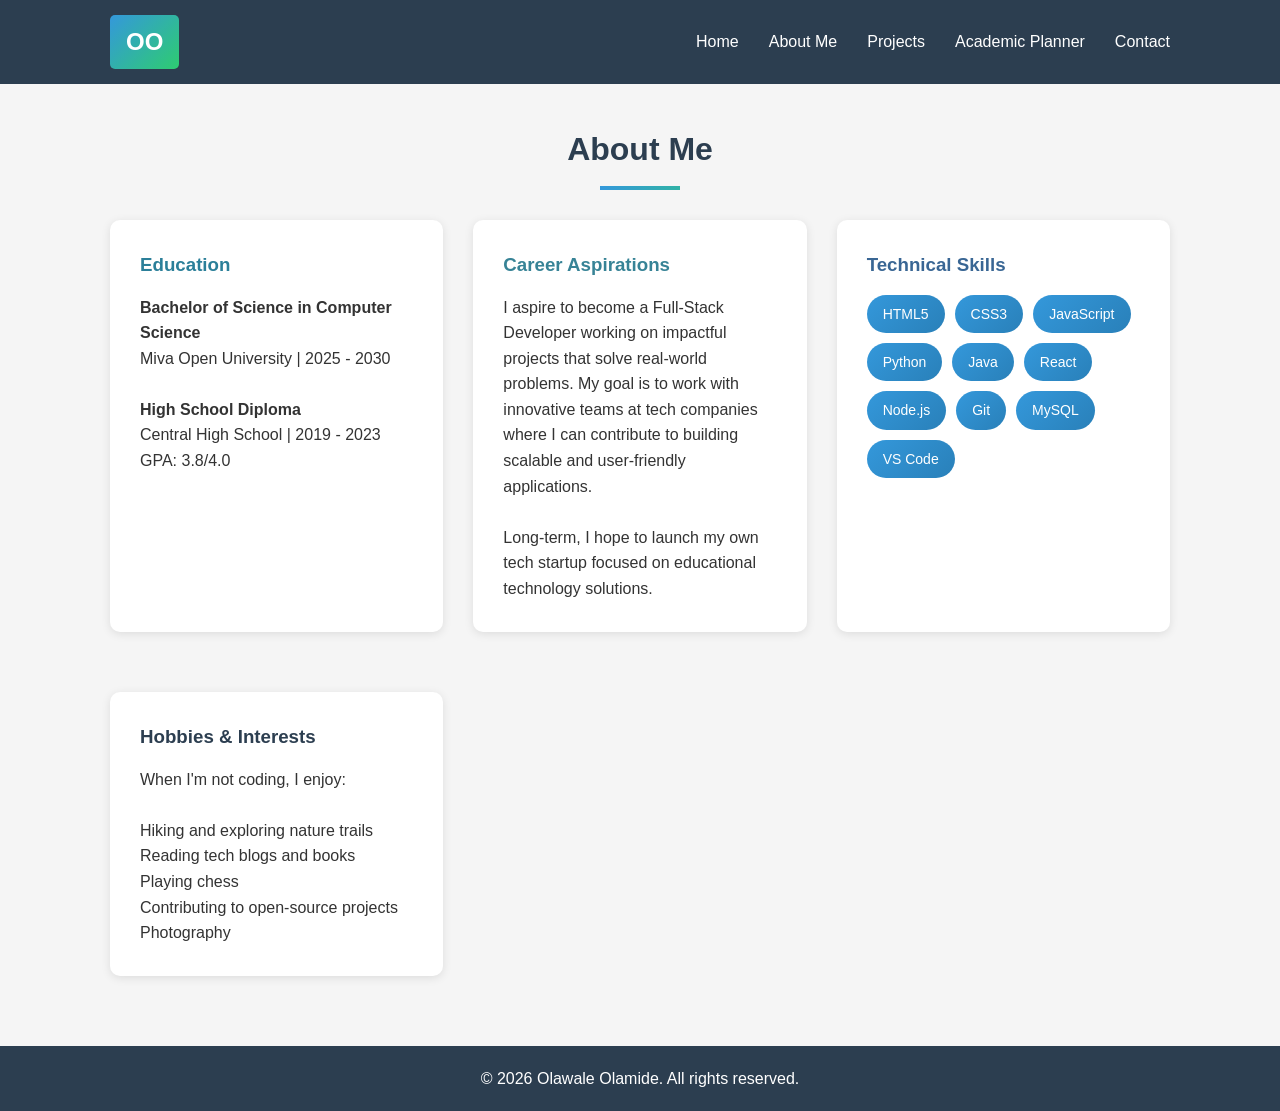
==== about.html @ 68f04a1d "Add responsive header with logo and hamburger menu" ====
<!DOCTYPE html>
<html lang="en">

<head>
    <meta charset="UTF-8">
    <meta name="viewport" content="width=device-width, initial-scale=1.0">
    <title>About Me - Olawale Olamide</title>
    <link rel="stylesheet" href="styles.css">
</head>

<body>
    <nav>
        <div class="nav-container">
            <a href="index.html" class="logo">OO</a>
            <button class="hamburger" id="hamburger" aria-label="Menu">
                <span></span>
                <span></span>
                <span></span>
            </button>
            <ul class="nav-menu" id="navMenu">
                <li><a href="index.html">Home</a></li>
                <li><a href="about.html">About Me</a></li>
                <li><a href="projects.html">Projects</a></li>
                <li><a href="planner.html">Academic Planner</a></li>
                <li><a href="contact.html">Contact</a></li>
            </ul>
        </div>
    </nav>

    <div class="container">
        <h2 class="section-title">About Me</h2>

        <div class="about-grid">
            <div class="card">
                <h3 style="color: #2b7f99; margin-bottom: 15px;">Education</h3>
                <p><strong>Bachelor of Science in Computer Science</strong></p>
                <p>Miva Open University | 2025 - 2030</p>
                <br>
                <p><strong>High School Diploma</strong></p>
                <p>Central High School | 2019 - 2023</p>
                <p>GPA: 3.8/4.0</p>
            </div>

            <div class="card">
                <h3 style="color: #378396; margin-bottom: 15px;">Career Aspirations</h3>
                <p>I aspire to become a Full-Stack Developer working on impactful projects that solve real-world
                    problems. My goal is to work with innovative teams at tech companies where I can contribute to
                    building scalable and user-friendly applications.</p>
                <br>
                <p>Long-term, I hope to launch my own tech startup focused on educational technology solutions.</p>
            </div>

            <div class="card">
                <h3 style="color: #396694; margin-bottom: 15px;">Technical Skills</h3>
                <ul class="skill-list">
                    <li>HTML5</li>
                    <li>CSS3</li>
                    <li>JavaScript</li>
                    <li>Python</li>
                    <li>Java</li>
                    <li>React</li>
                    <li>Node.js</li>
                    <li>Git</li>
                    <li>MySQL</li>
                    <li>VS Code</li>
                </ul>
            </div>

            <div class="card">
                <h3 style="color: #2c3e50; margin-bottom: 15px;">Hobbies & Interests</h3>
                <p>When I'm not coding, I enjoy:</p>
                <br>
                <p>Hiking and exploring nature trails</p>
                <p>Reading tech blogs and books</p>
                <p>Playing chess</p>
                <p>Contributing to open-source projects</p>
                <p>Photography</p>
            </div>
        </div>
    </div>

    <footer>
        <p>&copy; 2026 Olawale Olamide. All rights reserved.</p>
    </footer>
    <script src="script.js"></script>
</body>

</html>
---- styles.css ----
* {
    margin: 0;
    padding: 0;
    box-sizing: border-box;
}

html {
    scroll-behavior: smooth;
}

body {
    font-family: 'Segoe UI', Tahoma, Geneva, Verdana, sans-serif;
    line-height: 1.6;
    color: #333;
    background-color: #f5f5f5;
    animation: fadeIn 0.8s ease-in;
}

@keyframes fadeIn {
    from { opacity: 0; }
    to { opacity: 1; }
}

@keyframes slideUp {
    from { 
        opacity: 0; 
        transform: translateY(30px); 
    }
    to { 
        opacity: 1; 
        transform: translateY(0); 
    }
}

@keyframes slideIn {
    from { 
        opacity: 0; 
        transform: translateX(-30px); 
    }
    to { 
        opacity: 1; 
        transform: translateX(0); 
    }
}

@keyframes scaleIn {
    from { 
        opacity: 0; 
        transform: scale(0.9); 
    }
    to { 
        opacity: 1; 
        transform: scale(1); 
    }
}

@keyframes pulse {
    0%, 100% { transform: scale(1); }
    50% { transform: scale(1.05); }
}

@keyframes bounce {
    0%, 20%, 50%, 80%, 100% { transform: translateY(0); }
    40% { transform: translateY(-10px); }
    60% { transform: translateY(-5px); }
}

@keyframes shimmer {
    0% { background-position: -200% 0; }
    100% { background-position: 200% 0; }
}

/* Navigation */
nav {
    background-color: #2c3e50;
    padding: 15px 0;
    position: sticky;
    top: 0;
    z-index: 100;
}

.nav-container {
    max-width: 1100px;
    margin: 0 auto;
    padding: 0 20px;
    display: flex;
    justify-content: space-between;
    align-items: center;
}

.logo {
    color: white;
    font-size: 24px;
    font-weight: bold;
    text-decoration: none;
    background: linear-gradient(135deg, #3498db, #2ecc71);
    padding: 8px 16px;
    border-radius: 5px;
    transition: all 0.3s ease;
}

.logo:hover {
    transform: scale(1.05);
    box-shadow: 0 5px 15px rgba(52, 152, 219, 0.4);
}

.hamburger {
    display: none;
    flex-direction: column;
    cursor: pointer;
    background: none;
    border: none;
    padding: 5px;
    z-index: 101;
}

.hamburger span {
    width: 25px;
    height: 3px;
    background: white;
    margin: 3px 0;
    transition: all 0.3s ease;
    border-radius: 2px;
}

.hamburger.active span:nth-child(1) {
    transform: rotate(45deg) translate(5px, 5px);
}

.hamburger.active span:nth-child(2) {
    opacity: 0;
}

.hamburger.active span:nth-child(3) {
    transform: rotate(-45deg) translate(7px, -6px);
}

.nav-menu {
    list-style: none;
    display: flex;
    gap: 30px;
}

.nav-menu li a {
    color: white;
    text-decoration: none;
    font-size: 16px;
    transition: all 0.3s ease;
    position: relative;
    padding: 5px 0;
}

.nav-menu li a::after {
    content: '';
    position: absolute;
    width: 0;
    height: 2px;
    bottom: 0;
    left: 50%;
    background: #3498db;
    transition: all 0.3s ease;
    transform: translateX(-50%);
}

.nav-menu li a:hover {
    color: #3498db;
}

.nav-menu li a:hover::after {
    width: 100%;
}

/* Hero Section */
.hero {
    background: linear-gradient(135deg, #2c3e50, #3498db);
    color: white;
    text-align: center;
    padding: 80px 20px;
}

.hero img {
    width: 200px;
    height: 200px;
    border-radius: 50%;
    object-fit: cover;
    border: 5px solid white;
    margin-bottom: 20px;
    transition: all 0.4s ease;
    box-shadow: 0 5px 20px rgba(0,0,0,0.3);
}

.hero img:hover {
    transform: scale(1.1) rotate(5deg);
    box-shadow: 0 10px 30px rgba(0,0,0,0.4);
}

.hero h1 {
    font-size: 2.5em;
    margin-bottom: 10px;
}

.hero p {
    font-size: 1.2em;
    max-width: 600px;
    margin: 0 auto;
}

/* Container */
.container {
    max-width: 1100px;
    margin: 40px auto;
    padding: 0 20px;
}

/* Section Titles */
.section-title {
    text-align: center;
    font-size: 2em;
    color: #2c3e50;
    margin-bottom: 30px;
    position: relative;
}

.section-title::after {
    content: '';
    display: block;
    width: 80px;
    height: 4px;
    background: linear-gradient(90deg, #3498db, #2ecc71);
    margin: 10px auto 0;
    animation: shimmer 2s infinite;
    background-size: 200% 100%;
}

/* Cards */
.card {
    background: white;
    border-radius: 10px;
    box-shadow: 0 2px 10px rgba(0,0,0,0.1);
    padding: 30px;
    margin-bottom: 30px;
    transition: all 0.4s ease;
}

.card:hover {
    transform: translateY(-8px);
    box-shadow: 0 15px 35px rgba(0,0,0,0.15);
}

/* Reveal Animation */
.reveal-item {
    opacity: 0;
    transform: translateY(30px);
}

.reveal-item.revealed {
    opacity: 1;
    transform: translateY(0);
}

/* Bio Section */
.bio {
    display: flex;
    gap: 40px;
    align-items: center;
    flex-wrap: wrap;
}

.bio-text {
    flex: 1;
    min-width: 300px;
}

.bio-text h3 {
    color: #2c3e50;
    margin-bottom: 15px;
    font-size: 1.5em;
}

/* About Page */
.about-grid {
    display: grid;
    grid-template-columns: repeat(auto-fit, minmax(300px, 1fr));
    gap: 30px;
}

.skill-list {
    list-style: none;
    display: flex;
    flex-wrap: wrap;
    gap: 10px;
}

.skill-list li {
    background: linear-gradient(135deg, #3498db, #2980b9);
    color: white;
    padding: 8px 16px;
    border-radius: 20px;
    font-size: 14px;
    transition: all 0.3s ease;
    cursor: pointer;
}

.skill-list li:hover {
    transform: scale(1.1);
    box-shadow: 0 5px 15px rgba(52, 152, 219, 0.4);
}

/* Projects Page */
.projects-grid {
    display: grid;
    grid-template-columns: repeat(auto-fit, minmax(320px, 1fr));
    gap: 30px;
}

.project-card {
    background: white;
    border-radius: 10px;
    overflow: hidden;
    box-shadow: 0 2px 10px rgba(0,0,0,0.1);
    transition: all 0.4s ease;
}

.project-card:hover {
    transform: translateY(-10px) scale(1.02);
    box-shadow: 0 20px 40px rgba(0,0,0,0.2);
}

.project-card img {
    width: 100%;
    height: 200px;
    object-fit: cover;
    transition: transform 0.5s ease;
}

.project-card:hover img {
    transform: scale(1.1);
}

.project-card .project-info {
    padding: 20px;
}

.project-card h3 {
    color: #2c3e50;
    margin-bottom: 10px;
}

.project-card p {
    color: #666;
    margin-bottom: 15px;
}

.project-link {
    color: #3498db;
    text-decoration: none;
    font-weight: bold;
}

/* Planner Page */
.planner-container {
    max-width: 600px;
    margin: 0 auto;
}

.input-group {
    display: flex;
    gap: 10px;
    margin-bottom: 20px;
}

.input-group input {
    flex: 1;
    padding: 12px;
    border: 2px solid #ddd;
    border-radius: 5px;
    font-size: 16px;
    transition: all 0.3s ease;
}

.input-group input:focus {
    border-color: #3498db;
    box-shadow: 0 0 10px rgba(52, 152, 219, 0.3);
}

.input-group button {
    padding: 12px 24px;
    background: linear-gradient(135deg, #3498db, #2980b9);
    color: white;
    border: none;
    border-radius: 5px;
    cursor: pointer;
    font-size: 16px;
    transition: all 0.3s ease;
}

.input-group button:hover {
    transform: scale(1.05);
    box-shadow: 0 5px 15px rgba(52, 152, 219, 0.4);
}

.input-group button:active {
    transform: scale(0.98);
}

.task-list {
    list-style: none;
}

.task-item {
    display: flex;
    align-items: center;
    gap: 15px;
    padding: 15px;
    background: white;
    border-radius: 5px;
    margin-bottom: 10px;
    box-shadow: 0 2px 5px rgba(0,0,0,0.1);
    transition: all 0.3s ease;
}

.task-item:hover {
    transform: translateX(5px);
    box-shadow: 0 5px 15px rgba(0,0,0,0.15);
}

.task-item.completed span {
    text-decoration: line-through;
    color: #999;
}

.task-item span {
    flex: 1;
    font-size: 16px;
}

.task-item button {
    padding: 8px 12px;
    border: none;
    border-radius: 5px;
    cursor: pointer;
    font-size: 14px;
    transition: all 0.3s ease;
}

.task-item button:hover {
    transform: scale(1.1);
}

.task-item button:active {
    transform: scale(0.95);
}

.btn-complete {
    background: linear-gradient(135deg, #27ae60, #2ecc71);
    color: white;
}

.btn-complete:hover {
    box-shadow: 0 5px 15px rgba(39, 174, 96, 0.4);
}

.btn-delete {
    background: linear-gradient(135deg, #e74c3c, #c0392b);
    color: white;
}

.btn-delete:hover {
    box-shadow: 0 5px 15px rgba(231, 76, 60, 0.4);
}

/* Contact Page */
.contact-form {
    max-width: 600px;
    margin: 0 auto;
}

.form-group {
    margin-bottom: 20px;
}

.form-group label {
    display: block;
    margin-bottom: 8px;
    color: #2c3e50;
    font-weight: bold;
}

.form-group input,
.form-group textarea {
    width: 100%;
    padding: 12px;
    border: 2px solid #ddd;
    border-radius: 5px;
    font-size: 16px;
    font-family: inherit;
    transition: all 0.3s ease;
}

.form-group textarea {
    height: 150px;
    resize: vertical;
}

.form-group input:focus,
.form-group textarea:focus {
    outline: none;
    border-color: #3498db;
    box-shadow: 0 0 15px rgba(52, 152, 219, 0.3);
    transform: scale(1.02);
}

.error-message {
    color: #e74c3c;
    font-size: 14px;
    margin-top: 5px;
    display: none;
}

.submit-btn {
    width: 100%;
    padding: 14px;
    background: linear-gradient(135deg, #3498db, #2980b9);
    color: white;
    border: none;
    border-radius: 5px;
    font-size: 18px;
    cursor: pointer;
    transition: all 0.3s ease;
    position: relative;
    overflow: hidden;
}

.submit-btn::before {
    content: '';
    position: absolute;
    top: 0;
    left: -100%;
    width: 100%;
    height: 100%;
    background: linear-gradient(90deg, transparent, rgba(255,255,255,0.3), transparent);
    transition: left 0.5s ease;
}

.submit-btn:hover::before {
    left: 100%;
}

.submit-btn:hover {
    transform: translateY(-3px);
    box-shadow: 0 10px 20px rgba(52, 152, 219, 0.4);
}

.submit-btn:active {
    transform: translateY(-1px);
}

/* Footer */
footer {
    background: #2c3e50;
    color: white;
    text-align: center;
    padding: 20px;
    margin-top: 40px;
    transition: all 0.3s ease;
}

footer:hover {
    background: #34495e;
}

/* Responsive */
@media (max-width: 768px) {
    .hamburger {
        display: flex;
    }

    .nav-menu {
        position: fixed;
        top: 70px;
        left: -100%;
        width: 100%;
        height: calc(100vh - 70px);
        background: #2c3e50;
        flex-direction: column;
        align-items: center;
        justify-content: flex-start;
        padding-top: 40px;
        gap: 25px;
        transition: left 0.3s ease;
    }

    .nav-menu.active {
        left: 0;
    }

    .nav-menu li a {
        font-size: 20px;
    }

    .hero h1 {
        font-size: 1.8em;
    }

    .bio {
        flex-direction: column;
        text-align: center;
    }

    .projects-grid {
        grid-template-columns: 1fr;
    }

    .about-grid {
        grid-template-columns: 1fr;
    }
}
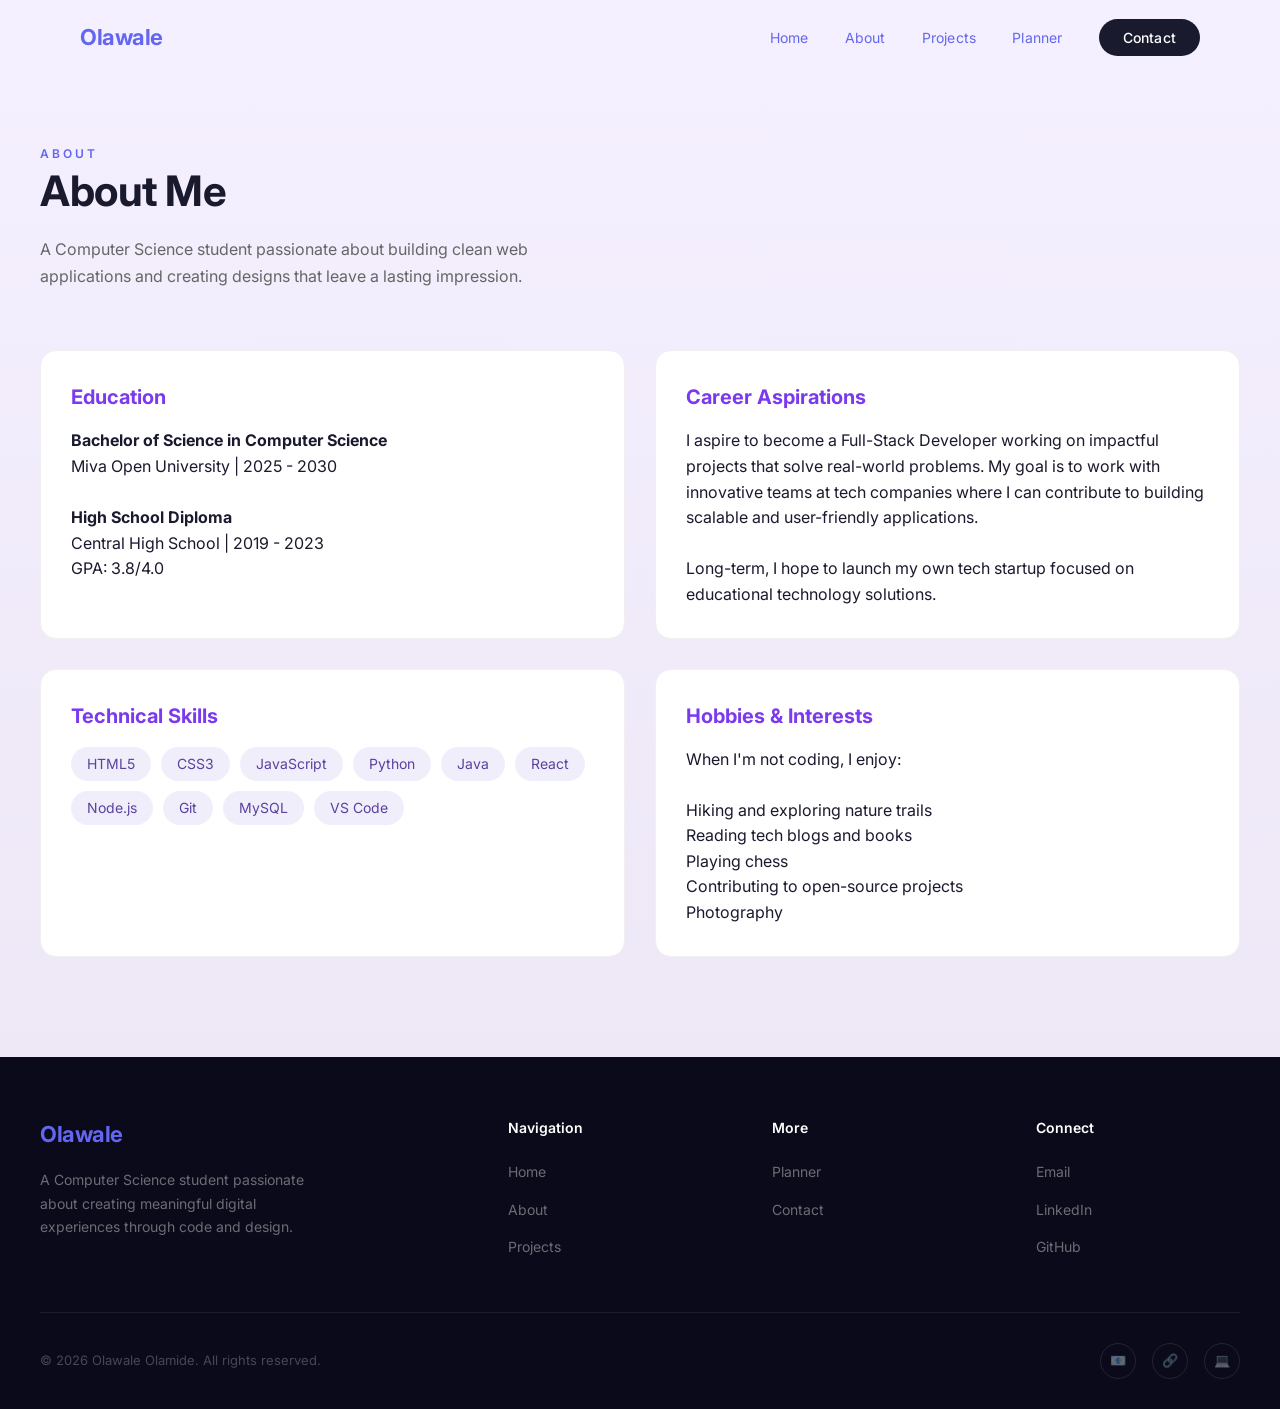
==== commit 601df3b9: "Update website content, fix about page, update links and styling" ====
--- a/about.html
+++ b/about.html
@@ -9,79 +9,123 @@
 </head>
 
 <body>
-    <nav>
+
+    <nav class="navbar" id="navbar">
         <div class="nav-container">
-            <a href="index.html" class="logo">OO</a>
+            <a href="index.html" class="logo">Olawale</a>
             <button class="hamburger" id="hamburger" aria-label="Menu">
                 <span></span>
                 <span></span>
                 <span></span>
             </button>
-            <ul class="nav-menu" id="navMenu">
+            <ul class="nav-links" id="navLinks">
                 <li><a href="index.html">Home</a></li>
-                <li><a href="about.html">About Me</a></li>
+                <li><a href="about.html">About</a></li>
                 <li><a href="projects.html">Projects</a></li>
-                <li><a href="planner.html">Academic Planner</a></li>
-                <li><a href="contact.html">Contact</a></li>
+                <li><a href="planner.html">Planner</a></li>
+                <li><a href="contact.html" class="btn-nav">Contact</a></li>
             </ul>
         </div>
     </nav>
 
-    <div class="container">
-        <h2 class="section-title">About Me</h2>
-
-        <div class="about-grid">
-            <div class="card">
-                <h3 style="color: #2b7f99; margin-bottom: 15px;">Education</h3>
-                <p><strong>Bachelor of Science in Computer Science</strong></p>
-                <p>Miva Open University | 2025 - 2030</p>
-                <br>
-                <p><strong>High School Diploma</strong></p>
-                <p>Central High School | 2019 - 2023</p>
-                <p>GPA: 3.8/4.0</p>
+    <section style="padding-top: 140px; min-height: 100vh; background: linear-gradient(180deg, #f5f0ff 0%, #ede7f6 100%);">
+        <div class="section-container">
+            <div class="reveal">
+                <span class="section-label">About</span>
+                <h2 class="section-title">About Me</h2>
+                <p class="section-desc">A Computer Science student passionate about building clean web applications and creating designs that leave a lasting impression.</p>
             </div>
 
-            <div class="card">
-                <h3 style="color: #378396; margin-bottom: 15px;">Career Aspirations</h3>
-                <p>I aspire to become a Full-Stack Developer working on impactful projects that solve real-world
-                    problems. My goal is to work with innovative teams at tech companies where I can contribute to
-                    building scalable and user-friendly applications.</p>
-                <br>
-                <p>Long-term, I hope to launch my own tech startup focused on educational technology solutions.</p>
-            </div>
+            <div class="about-cards-grid">
+                <div class="project-card reveal" style="padding: 30px;">
+                    <h3 style="color: #7c3aed; margin-bottom: 15px; font-size: 1.25rem;">Education</h3>
+                    <p><strong>Bachelor of Science in Computer Science</strong></p>
+                    <p>Miva Open University | 2025 - 2030</p>
+                    <br>
+                    <p><strong>High School Diploma</strong></p>
+                    <p>Central High School | 2019 - 2023</p>
+                    <p>GPA: 3.8/4.0</p>
+                </div>
 
-            <div class="card">
-                <h3 style="color: #396694; margin-bottom: 15px;">Technical Skills</h3>
-                <ul class="skill-list">
-                    <li>HTML5</li>
-                    <li>CSS3</li>
-                    <li>JavaScript</li>
-                    <li>Python</li>
-                    <li>Java</li>
-                    <li>React</li>
-                    <li>Node.js</li>
-                    <li>Git</li>
-                    <li>MySQL</li>
-                    <li>VS Code</li>
-                </ul>
-            </div>
+                <div class="project-card reveal reveal-delay-1" style="padding: 30px;">
+                    <h3 style="color: #7c3aed; margin-bottom: 15px; font-size: 1.25rem;">Career Aspirations</h3>
+                    <p>I aspire to become a Full-Stack Developer working on impactful projects that solve real-world problems. My goal is to work with innovative teams at tech companies where I can contribute to building scalable and user-friendly applications.</p>
+                    <br>
+                    <p>Long-term, I hope to launch my own tech startup focused on educational technology solutions.</p>
+                </div>
 
-            <div class="card">
-                <h3 style="color: #2c3e50; margin-bottom: 15px;">Hobbies & Interests</h3>
-                <p>When I'm not coding, I enjoy:</p>
-                <br>
-                <p>Hiking and exploring nature trails</p>
-                <p>Reading tech blogs and books</p>
-                <p>Playing chess</p>
-                <p>Contributing to open-source projects</p>
-                <p>Photography</p>
+                <div class="project-card reveal reveal-delay-3" style="padding: 30px;">
+                    <h3 style="color: #7c3aed; margin-bottom: 15px; font-size: 1.25rem;">Technical Skills</h3>
+                    <ul style="list-style: none; padding: 0; display: flex; flex-wrap: wrap; gap: 10px;">
+                        <li style="background: #f0eefb; color: #5b41a0; padding: 6px 16px; border-radius: 20px; font-size: 0.875rem;">HTML5</li>
+                        <li style="background: #f0eefb; color: #5b41a0; padding: 6px 16px; border-radius: 20px; font-size: 0.875rem;">CSS3</li>
+                        <li style="background: #f0eefb; color: #5b41a0; padding: 6px 16px; border-radius: 20px; font-size: 0.875rem;">JavaScript</li>
+                        <li style="background: #f0eefb; color: #5b41a0; padding: 6px 16px; border-radius: 20px; font-size: 0.875rem;">Python</li>
+                        <li style="background: #f0eefb; color: #5b41a0; padding: 6px 16px; border-radius: 20px; font-size: 0.875rem;">Java</li>
+                        <li style="background: #f0eefb; color: #5b41a0; padding: 6px 16px; border-radius: 20px; font-size: 0.875rem;">React</li>
+                        <li style="background: #f0eefb; color: #5b41a0; padding: 6px 16px; border-radius: 20px; font-size: 0.875rem;">Node.js</li>
+                        <li style="background: #f0eefb; color: #5b41a0; padding: 6px 16px; border-radius: 20px; font-size: 0.875rem;">Git</li>
+                        <li style="background: #f0eefb; color: #5b41a0; padding: 6px 16px; border-radius: 20px; font-size: 0.875rem;">MySQL</li>
+                        <li style="background: #f0eefb; color: #5b41a0; padding: 6px 16px; border-radius: 20px; font-size: 0.875rem;">VS Code</li>
+                    </ul>
+                </div>
+
+                <div class="project-card reveal reveal-delay-4" style="padding: 30px;">
+                    <h3 style="color: #7c3aed; margin-bottom: 15px; font-size: 1.25rem;">Hobbies & Interests</h3>
+                    <p>When I'm not coding, I enjoy:</p>
+                    <br>
+                    <p>Hiking and exploring nature trails</p>
+                    <p>Reading tech blogs and books</p>
+                    <p>Playing chess</p>
+                    <p>Contributing to open-source projects</p>
+                    <p>Photography</p>
+                </div>
             </div>
         </div>
-    </div>
+    </section>
 
-    <footer>
-        <p>&copy; 2026 Olawale Olamide. All rights reserved.</p>
+    <footer class="footer">
+        <div class="footer-container">
+            <div class="footer-top">
+                <div class="footer-brand">
+                    <a href="index.html" class="logo">Olawale</a>
+                    <p>A Computer Science student passionate about creating meaningful digital experiences through code and design.</p>
+                </div>
+                <div class="footer-col">
+                    <h4>Navigation</h4>
+                    <ul>
+                        <li><a href="index.html">Home</a></li>
+                        <li><a href="about.html">About</a></li>
+                        <li><a href="projects.html">Projects</a></li>
+                    </ul>
+                </div>
+                <div class="footer-col">
+                    <h4>More</h4>
+                    <ul>
+                        <li><a href="planner.html">Planner</a></li>
+                        <li><a href="contact.html">Contact</a></li>
+                    </ul>
+                </div>
+                <div class="footer-col">
+                    <h4>Connect</h4>
+                    <ul>
+                        <li><a href="mailto:olawaleolamide070@gmail.com">Email</a></li>
+                        <li><a href="https://www.linkedin.com/in/olamide-olawale-1792503b0" target="_blank">LinkedIn</a></li>
+                        <li><a href="https://github.com/olawaleolamide070-ui" target="_blank">GitHub</a></li>
+                    </ul>
+                </div>
+            </div>
+            <div class="footer-bottom">
+                <p>&copy; 2026 Olawale Olamide. All rights reserved.</p>
+                <div class="footer-socials">
+                    <a href="#">&#128231;</a>
+                    <a href="#">&#128279;</a>
+                    <a href="#">&#128187;</a>
+                </div>
+            </div>
+        </div>
     </footer>
+
     <script src="script.js"></script>
 </body>
 
--- a/styles.css
+++ b/styles.css
@@ -1,3 +1,5 @@
+@import url('https://fonts.googleapis.com/css2?family=Inter:wght@300;400;500;600;700&display=swap');
+
 * {
     margin: 0;
     padding: 0;
@@ -9,99 +11,98 @@
 }
 
 body {
-    font-family: 'Segoe UI', Tahoma, Geneva, Verdana, sans-serif;
+    font-family: 'Inter', -apple-system, BlinkMacSystemFont, sans-serif;
     line-height: 1.6;
-    color: #333;
-    background-color: #f5f5f5;
-    animation: fadeIn 0.8s ease-in;
-}
-
-@keyframes fadeIn {
-    from { opacity: 0; }
-    to { opacity: 1; }
-}
-
-@keyframes slideUp {
-    from { 
-        opacity: 0; 
-        transform: translateY(30px); 
-    }
-    to { 
-        opacity: 1; 
-        transform: translateY(0); 
-    }
-}
-
-@keyframes slideIn {
-    from { 
-        opacity: 0; 
-        transform: translateX(-30px); 
-    }
-    to { 
-        opacity: 1; 
-        transform: translateX(0); 
-    }
-}
-
-@keyframes scaleIn {
-    from { 
-        opacity: 0; 
-        transform: scale(0.9); 
-    }
-    to { 
-        opacity: 1; 
-        transform: scale(1); 
-    }
-}
-
-@keyframes pulse {
-    0%, 100% { transform: scale(1); }
-    50% { transform: scale(1.05); }
-}
-
-@keyframes bounce {
-    0%, 20%, 50%, 80%, 100% { transform: translateY(0); }
-    40% { transform: translateY(-10px); }
-    60% { transform: translateY(-5px); }
-}
-
-@keyframes shimmer {
-    0% { background-position: -200% 0; }
-    100% { background-position: 200% 0; }
-}
-
-/* Navigation */
-nav {
-    background-color: #2c3e50;
-    padding: 15px 0;
-    position: sticky;
+    color: #1a1a2e;
+    background: #fff;
+    overflow-x: hidden;
+}
+
+/* ===================== NAVIGATION ===================== */
+.navbar {
+    position: fixed;
     top: 0;
-    z-index: 100;
+    left: 0;
+    width: 100%;
+    z-index: 1000;
+    padding: 20px 0;
+    transition: all 0.4s cubic-bezier(0.25, 0.46, 0.45, 0.94);
+}
+
+.navbar.scrolled {
+    background: rgba(255, 255, 255, 0.97);
+    backdrop-filter: blur(20px);
+    padding: 12px 0;
+    box-shadow: 0 1px 30px rgba(0, 0, 0, 0.06);
 }
 
 .nav-container {
-    max-width: 1100px;
+    max-width: 1200px;
     margin: 0 auto;
-    padding: 0 20px;
+    padding: 0 40px;
     display: flex;
     justify-content: space-between;
     align-items: center;
 }
 
 .logo {
-    color: white;
-    font-size: 24px;
-    font-weight: bold;
+    font-size: 22px;
+    font-weight: 700;
     text-decoration: none;
-    background: linear-gradient(135deg, #3498db, #2ecc71);
-    padding: 8px 16px;
-    border-radius: 5px;
+    color: #6366f1;
+    letter-spacing: -0.5px;
+    transition: color 0.3s ease;
+}
+
+.navbar.scrolled .logo {
+    color: #1a1a2e;
+}
+
+.nav-links {
+    list-style: none;
+    display: flex;
+    gap: 36px;
+    align-items: center;
+}
+
+.nav-links a {
+    text-decoration: none;
+    color: #6366f1;
+    font-size: 14px;
+    font-weight: 400;
+    transition: color 0.3s ease;
+    letter-spacing: 0.2px;
+}
+
+.navbar.scrolled .nav-links a {
+    color: #555;
+}
+
+.nav-links a:hover {
+    color: #3b82f6;
+}
+
+.navbar.scrolled .nav-links a:hover {
+    color: #1a1a2e;
+}
+
+.nav-links .btn-nav {
+    background: #1a1a2e;
+    color: #fff;
+    padding: 10px 24px;
+    border-radius: 50px;
+    font-weight: 500;
     transition: all 0.3s ease;
 }
 
-.logo:hover {
-    transform: scale(1.05);
-    box-shadow: 0 5px 15px rgba(52, 152, 219, 0.4);
+.navbar.scrolled .btn-nav {
+    background: #1a1a2e;
+    color: #fff;
+}
+
+.nav-links .btn-nav:hover {
+    transform: translateY(-2px);
+    box-shadow: 0 8px 25px rgba(0, 0, 0, 0.15);
 }
 
 .hamburger {
@@ -110,19 +111,22 @@
     cursor: pointer;
     background: none;
     border: none;
-    padding: 5px;
-    z-index: 101;
+    gap: 5px;
+    z-index: 1001;
 }
 
 .hamburger span {
-    width: 25px;
-    height: 3px;
-    background: white;
-    margin: 3px 0;
+    width: 24px;
+    height: 2px;
+    background: #fff;
     transition: all 0.3s ease;
     border-radius: 2px;
 }
 
+.navbar.scrolled .hamburger span {
+    background: #1a1a2e;
+}
+
 .hamburger.active span:nth-child(1) {
     transform: rotate(45deg) translate(5px, 5px);
 }
@@ -132,486 +136,1106 @@
 }
 
 .hamburger.active span:nth-child(3) {
-    transform: rotate(-45deg) translate(7px, -6px);
-}
-
-.nav-menu {
-    list-style: none;
-    display: flex;
-    gap: 30px;
-}
-
-.nav-menu li a {
-    color: white;
-    text-decoration: none;
-    font-size: 16px;
-    transition: all 0.3s ease;
+    transform: rotate(-45deg) translate(5px, -5px);
+}
+
+/* ===================== HERO ===================== */
+.hero {
+    min-height: 100vh;
+    display: flex;
+    align-items: center;
+    background: linear-gradient(160deg, #0a0a1a 0%, #1a1a3e 40%, #16213e 100%);
     position: relative;
-    padding: 5px 0;
-}
-
-.nav-menu li a::after {
+    overflow: hidden;
+    padding: 120px 40px 80px;
+}
+
+.hero::before {
     content: '';
     position: absolute;
-    width: 0;
-    height: 2px;
-    bottom: 0;
-    left: 50%;
-    background: #3498db;
+    top: -50%;
+    right: -20%;
+    width: 800px;
+    height: 800px;
+    background: radial-gradient(circle, rgba(99, 102, 241, 0.12) 0%, transparent 70%);
+    border-radius: 50%;
+}
+
+.hero::after {
+    content: '';
+    position: absolute;
+    bottom: -30%;
+    left: -10%;
+    width: 600px;
+    height: 600px;
+    background: radial-gradient(circle, rgba(59, 130, 246, 0.08) 0%, transparent 70%);
+    border-radius: 50%;
+}
+
+.hero-container {
+    max-width: 1200px;
+    margin: 0 auto;
+    width: 100%;
+    display: grid;
+    grid-template-columns: 1fr 1fr;
+    gap: 80px;
+    align-items: center;
+    position: relative;
+    z-index: 1;
+}
+
+.hero-content {
+    opacity: 0;
+    transform: translateY(40px);
+    animation: fadeUp 0.8s cubic-bezier(0.25, 0.46, 0.45, 0.94) 0.2s forwards;
+}
+
+.hero-tag {
+    display: inline-block;
+    font-size: 12px;
+    font-weight: 500;
+    letter-spacing: 3px;
+    text-transform: uppercase;
+    color: rgba(255, 255, 255, 0.5);
+    margin-bottom: 24px;
+}
+
+.hero-title {
+    font-size: clamp(36px, 5vw, 62px);
+    font-weight: 700;
+    color: #fff;
+    line-height: 1.1;
+    margin-bottom: 24px;
+    letter-spacing: -1px;
+}
+
+.hero-title .highlight {
+    background: linear-gradient(135deg, #6366f1, #3b82f6);
+    -webkit-background-clip: text;
+    -webkit-text-fill-color: transparent;
+    background-clip: text;
+}
+
+.hero-desc {
+    font-size: 17px;
+    color: rgba(255, 255, 255, 0.55);
+    line-height: 1.7;
+    margin-bottom: 40px;
+    max-width: 480px;
+}
+
+.hero-buttons {
+    display: flex;
+    gap: 16px;
+    flex-wrap: wrap;
+}
+
+.btn-primary {
+    display: inline-flex;
+    align-items: center;
+    gap: 8px;
+    padding: 14px 32px;
+    background: #fff;
+    color: #1a1a2e;
+    text-decoration: none;
+    border-radius: 50px;
+    font-size: 14px;
+    font-weight: 600;
     transition: all 0.3s ease;
-    transform: translateX(-50%);
-}
-
-.nav-menu li a:hover {
-    color: #3498db;
-}
-
-.nav-menu li a:hover::after {
-    width: 100%;
-}
-
-/* Hero Section */
-.hero {
-    background: linear-gradient(135deg, #2c3e50, #3498db);
-    color: white;
-    text-align: center;
-    padding: 80px 20px;
-}
-
-.hero img {
-    width: 200px;
-    height: 200px;
+    border: none;
+    cursor: pointer;
+}
+
+.btn-primary:hover {
+    transform: translateY(-3px);
+    box-shadow: 0 12px 35px rgba(255, 255, 255, 0.15);
+}
+
+.btn-outline {
+    display: inline-flex;
+    align-items: center;
+    gap: 8px;
+    padding: 14px 32px;
+    background: transparent;
+    color: #fff;
+    text-decoration: none;
+    border-radius: 50px;
+    font-size: 14px;
+    font-weight: 500;
+    border: 1px solid rgba(255, 255, 255, 0.2);
+    transition: all 0.3s ease;
+    cursor: pointer;
+}
+
+.btn-outline:hover {
+    border-color: rgba(255, 255, 255, 0.5);
+    background: rgba(255, 255, 255, 0.05);
+    transform: translateY(-3px);
+}
+
+.hero-image {
+    display: flex;
+    justify-content: center;
+    align-items: center;
+    opacity: 0;
+    transform: translateY(40px);
+    animation: fadeUp 0.8s cubic-bezier(0.25, 0.46, 0.45, 0.94) 0.5s forwards;
+}
+
+.hero-image img {
+    width: 340px;
+    height: 340px;
     border-radius: 50%;
     object-fit: cover;
-    border: 5px solid white;
+    border: 3px solid rgba(255, 255, 255, 0.1);
+    transition: border-color 0.4s ease, transform 0.4s ease, box-shadow 0.4s ease;
+    animation: heroFloat 4s ease-in-out infinite;
+}
+
+.hero-image img:hover {
+    border-color: rgba(99, 102, 241, 0.4);
+    transform: scale(1.06) rotate(3deg);
+    box-shadow: 0 20px 60px rgba(99, 102, 241, 0.2);
+}
+
+@keyframes heroFloat {
+    0%, 100% { transform: translateY(0) rotate(0deg); }
+    25% { transform: translateY(-10px) rotate(1deg); }
+    75% { transform: translateY(-6px) rotate(-1deg); }
+}
+
+/* ===================== SECTIONS ===================== */
+section {
+    padding: 100px 40px;
+}
+
+.section-container {
+    max-width: 1200px;
+    margin: 0 auto;
+}
+
+.section-label {
+    font-size: 12px;
+    font-weight: 600;
+    letter-spacing: 3px;
+    text-transform: uppercase;
+    color: #6366f1;
+    margin-bottom: 16px;
+}
+
+.section-title {
+    font-size: clamp(28px, 3.5vw, 42px);
+    font-weight: 700;
+    color: #1a1a2e;
+    line-height: 1.2;
     margin-bottom: 20px;
-    transition: all 0.4s ease;
-    box-shadow: 0 5px 20px rgba(0,0,0,0.3);
-}
-
-.hero img:hover {
-    transform: scale(1.1) rotate(5deg);
-    box-shadow: 0 10px 30px rgba(0,0,0,0.4);
-}
-
-.hero h1 {
-    font-size: 2.5em;
-    margin-bottom: 10px;
-}
-
-.hero p {
-    font-size: 1.2em;
-    max-width: 600px;
-    margin: 0 auto;
-}
-
-/* Container */
-.container {
-    max-width: 1100px;
-    margin: 40px auto;
-    padding: 0 20px;
-}
-
-/* Section Titles */
-.section-title {
-    text-align: center;
-    font-size: 2em;
-    color: #2c3e50;
-    margin-bottom: 30px;
-    position: relative;
-}
-
-.section-title::after {
-    content: '';
-    display: block;
-    width: 80px;
-    height: 4px;
-    background: linear-gradient(90deg, #3498db, #2ecc71);
-    margin: 10px auto 0;
-    animation: shimmer 2s infinite;
-    background-size: 200% 100%;
-}
-
-/* Cards */
-.card {
-    background: white;
-    border-radius: 10px;
-    box-shadow: 0 2px 10px rgba(0,0,0,0.1);
-    padding: 30px;
-    margin-bottom: 30px;
-    transition: all 0.4s ease;
-}
-
-.card:hover {
-    transform: translateY(-8px);
-    box-shadow: 0 15px 35px rgba(0,0,0,0.15);
-}
-
-/* Reveal Animation */
-.reveal-item {
-    opacity: 0;
-    transform: translateY(30px);
-}
-
-.reveal-item.revealed {
-    opacity: 1;
-    transform: translateY(0);
-}
-
-/* Bio Section */
-.bio {
-    display: flex;
-    gap: 40px;
-    align-items: center;
-    flex-wrap: wrap;
-}
-
-.bio-text {
-    flex: 1;
-    min-width: 300px;
-}
-
-.bio-text h3 {
-    color: #2c3e50;
-    margin-bottom: 15px;
-    font-size: 1.5em;
-}
-
-/* About Page */
+    letter-spacing: -0.5px;
+}
+
+.section-desc {
+    font-size: 16px;
+    color: #666;
+    max-width: 560px;
+    line-height: 1.7;
+}
+
+/* ===================== ABOUT / INTRO ===================== */
+.about-section {
+    background: #f8f9fc;
+}
+
 .about-grid {
     display: grid;
-    grid-template-columns: repeat(auto-fit, minmax(300px, 1fr));
+    grid-template-columns: 1fr 1fr;
+    gap: 80px;
+    align-items: center;
+    margin-top: 60px;
+}
+
+.about-cards-grid {
+    display: grid;
+    grid-template-columns: repeat(2, 1fr);
     gap: 30px;
-}
-
-.skill-list {
-    list-style: none;
+    margin-top: 60px;
+}
+
+.about-image {
+    position: relative;
+}
+
+.about-images-row {
+    display: flex;
+    gap: 16px;
+}
+
+.about-img-primary {
+    width: 60%;
+    height: 420px;
+    object-fit: cover;
+    border-radius: 16px;
+    transition: transform 0.5s ease, box-shadow 0.5s ease;
+}
+
+.about-img-primary:hover {
+    transform: translateY(-12px) rotate(-2deg) scale(1.02);
+    box-shadow: 0 25px 60px rgba(0, 0, 0, 0.15);
+}
+
+.about-img-secondary {
+    width: 40%;
+    height: 420px;
+    object-fit: cover;
+    border-radius: 16px;
+    transition: transform 0.5s ease, box-shadow 0.5s ease;
+}
+
+.about-img-secondary:hover {
+    transform: translateY(-12px) rotate(2deg) scale(1.02);
+    box-shadow: 0 25px 60px rgba(0, 0, 0, 0.15);
+}
+
+.about-stats {
+    display: grid;
+    grid-template-columns: repeat(3, 1fr);
+    gap: 24px;
+    margin-top: 32px;
+}
+
+.stat-item {
+    text-align: center;
+    padding: 20px;
+    background: #fff;
+    border-radius: 12px;
+    border: 1px solid #eee;
+}
+
+.stat-number {
+    font-size: 28px;
+    font-weight: 700;
+    color: #1a1a2e;
+    display: block;
+    animation: statPulse 3s ease-in-out infinite;
+}
+
+@keyframes statPulse {
+    0%, 100% { transform: scale(1); }
+    50% { transform: scale(1.05); }
+}
+
+.stat-label {
+    font-size: 12px;
+    color: #888;
+    text-transform: uppercase;
+    letter-spacing: 1px;
+    margin-top: 4px;
+}
+
+.about-text h3 {
+    font-size: 28px;
+    font-weight: 700;
+    color: #1a1a2e;
+    margin-bottom: 20px;
+    line-height: 1.3;
+}
+
+.about-text p {
+    color: #555;
+    margin-bottom: 16px;
+    font-size: 15px;
+    line-height: 1.8;
+}
+
+.about-text .btn-text {
+    display: inline-flex;
+    align-items: center;
+    gap: 8px;
+    color: #6366f1;
+    text-decoration: none;
+    font-weight: 600;
+    font-size: 14px;
+    margin-top: 16px;
+    transition: gap 0.3s ease;
+}
+
+.about-text .btn-text:hover {
+    gap: 14px;
+}
+
+/* ===================== SERVICES ===================== */
+.services-grid {
+    display: grid;
+    grid-template-columns: repeat(3, 1fr);
+    gap: 30px;
+    margin-top: 60px;
+}
+
+.service-card {
+    padding: 40px 32px;
+    background: #fff;
+    border: 1px solid #f0f0f0;
+    border-radius: 16px;
+    transition: all 0.4s cubic-bezier(0.25, 0.46, 0.45, 0.94);
+}
+
+.service-card:hover {
+    transform: translateY(-8px);
+    box-shadow: 0 20px 60px rgba(0, 0, 0, 0.06);
+    border-color: transparent;
+}
+
+.service-icon {
+    width: 56px;
+    height: 56px;
+    background: #f5f5f5;
+    border-radius: 14px;
+    display: flex;
+    align-items: center;
+    justify-content: center;
+    margin-bottom: 24px;
+    font-size: 22px;
+    color: #1a1a2e;
+    transition: transform 0.3s ease, background 0.3s ease;
+}
+
+.service-card:hover .service-icon {
+    transform: translateY(-4px);
+    background: #eee;
+}
+
+.service-card h3 {
+    font-size: 18px;
+    font-weight: 600;
+    color: #1a1a2e;
+    margin-bottom: 12px;
+}
+
+.service-card p {
+    font-size: 14px;
+    color: #777;
+    line-height: 1.7;
+}
+
+/* ===================== PROJECTS ===================== */
+.projects-grid {
+    display: grid;
+    grid-template-columns: repeat(2, 1fr);
+    gap: 30px;
+    margin-top: 60px;
+}
+
+.project-card {
+    border-radius: 16px;
+    overflow: hidden;
+    background: #fff;
+    border: 1px solid #f0f0f0;
+    transition: all 0.4s cubic-bezier(0.25, 0.46, 0.45, 0.94);
+}
+
+.project-card:hover {
+    transform: translateY(-6px);
+    box-shadow: 0 24px 60px rgba(0, 0, 0, 0.08);
+    border-color: transparent;
+}
+
+.project-thumb {
+    position: relative;
+    overflow: hidden;
+    height: 240px;
+}
+
+.project-thumb img {
+    width: 100%;
+    height: 100%;
+    object-fit: cover;
+    transition: transform 0.6s cubic-bezier(0.25, 0.46, 0.45, 0.94), filter 0.5s ease;
+}
+
+.project-card:hover .project-thumb img {
+    transform: scale(1.08) rotate(1deg);
+    filter: brightness(1.05);
+}
+
+.project-overlay {
+    position: absolute;
+    inset: 0;
+    background: linear-gradient(180deg, transparent 50%, rgba(0, 0, 0, 0.7) 100%);
+    opacity: 0;
+    transition: opacity 0.4s ease;
+    display: flex;
+    align-items: flex-end;
+    padding: 24px;
+}
+
+.project-card:hover .project-overlay {
+    opacity: 1;
+}
+
+.project-overlay a {
+    color: #fff;
+    text-decoration: none;
+    font-size: 13px;
+    font-weight: 500;
+    letter-spacing: 1px;
+    text-transform: uppercase;
+    border-bottom: 1px solid rgba(255, 255, 255, 0.4);
+    padding-bottom: 2px;
+    transition: border-color 0.3s ease;
+}
+
+.project-overlay a:hover {
+    border-color: #fff;
+}
+
+.project-info {
+    padding: 28px;
+}
+
+.project-tag {
+    font-size: 11px;
+    font-weight: 600;
+    letter-spacing: 2px;
+    text-transform: uppercase;
+    color: #6366f1;
+    margin-bottom: 10px;
+}
+
+.project-info h3 {
+    font-size: 19px;
+    font-weight: 600;
+    color: #1a1a2e;
+    margin-bottom: 10px;
+}
+
+.project-info p {
+    font-size: 14px;
+    color: #777;
+    line-height: 1.7;
+}
+
+/* ===================== SKILLS ===================== */
+.skills-section {
+    background: #f8f9fc;
+}
+
+.skills-wrapper {
+    display: grid;
+    grid-template-columns: 1fr 1fr;
+    gap: 80px;
+    align-items: start;
+    margin-top: 60px;
+}
+
+.skill-category h4 {
+    font-size: 15px;
+    font-weight: 600;
+    color: #1a1a2e;
+    margin-bottom: 16px;
+    margin-top: 32px;
+}
+
+.skill-category h4:first-child {
+    margin-top: 0;
+}
+
+.skill-tags {
     display: flex;
     flex-wrap: wrap;
     gap: 10px;
 }
 
-.skill-list li {
-    background: linear-gradient(135deg, #3498db, #2980b9);
-    color: white;
-    padding: 8px 16px;
-    border-radius: 20px;
-    font-size: 14px;
+.skill-tag {
+    padding: 8px 18px;
+    background: #fff;
+    border: 1px solid #e8e8e8;
+    border-radius: 50px;
+    font-size: 13px;
+    color: #444;
+    font-weight: 400;
     transition: all 0.3s ease;
-    cursor: pointer;
-}
-
-.skill-list li:hover {
-    transform: scale(1.1);
-    box-shadow: 0 5px 15px rgba(52, 152, 219, 0.4);
-}
-
-/* Projects Page */
-.projects-grid {
+    cursor: default;
+}
+
+.skill-tag:hover {
+    border-color: #6366f1;
+    color: #6366f1;
+    transform: translateY(-3px);
+    box-shadow: 0 4px 12px rgba(99, 102, 241, 0.1);
+}
+
+.skills-visual {
     display: grid;
-    grid-template-columns: repeat(auto-fit, minmax(320px, 1fr));
-    gap: 30px;
-}
-
-.project-card {
-    background: white;
-    border-radius: 10px;
+    grid-template-columns: 1fr 1fr;
+    gap: 20px;
+}
+
+.skill-block {
+    background: #fff;
+    border: 1px solid #eee;
+    border-radius: 16px;
+    padding: 28px;
+    text-align: center;
+    transition: all 0.3s ease;
+}
+
+.skill-block:hover {
+    transform: translateY(-4px);
+    box-shadow: 0 12px 30px rgba(0, 0, 0, 0.04);
+}
+
+.skill-block-icon {
+    font-size: 32px;
+    margin-bottom: 12px;
+}
+
+.skill-block h5 {
+    font-size: 14px;
+    font-weight: 600;
+    color: #1a1a2e;
+    margin-bottom: 4px;
+}
+
+.skill-block span {
+    font-size: 12px;
+    color: #999;
+}
+
+/* ===================== TESTIMONIALS ===================== */
+.testimonial-card {
+    background: #fff;
+    border: 1px solid #f0f0f0;
+    border-radius: 16px;
+    padding: 40px;
+    max-width: 700px;
+    margin: 60px auto 0;
+    text-align: center;
+}
+
+.testimonial-card .quote {
+    font-size: 18px;
+    color: #333;
+    line-height: 1.8;
+    font-style: italic;
+    margin-bottom: 24px;
+}
+
+.testimonial-author {
+    display: flex;
+    align-items: center;
+    justify-content: center;
+    gap: 16px;
+}
+
+.testimonial-author img {
+    width: 48px;
+    height: 48px;
+    border-radius: 50%;
+    object-fit: cover;
+}
+
+.testimonial-author-info strong {
+    display: block;
+    font-size: 14px;
+    color: #1a1a2e;
+}
+
+.testimonial-author-info span {
+    font-size: 13px;
+    color: #999;
+}
+
+/* ===================== CTA ===================== */
+.cta-section {
+    background: linear-gradient(160deg, #0a0a1a 0%, #1a1a3e 50%, #16213e 100%);
+    text-align: center;
+    padding: 100px 40px;
+    position: relative;
     overflow: hidden;
-    box-shadow: 0 2px 10px rgba(0,0,0,0.1);
-    transition: all 0.4s ease;
-}
-
-.project-card:hover {
-    transform: translateY(-10px) scale(1.02);
-    box-shadow: 0 20px 40px rgba(0,0,0,0.2);
-}
-
-.project-card img {
-    width: 100%;
-    height: 200px;
-    object-fit: cover;
-    transition: transform 0.5s ease;
-}
-
-.project-card:hover img {
-    transform: scale(1.1);
-}
-
-.project-card .project-info {
-    padding: 20px;
-}
-
-.project-card h3 {
-    color: #2c3e50;
-    margin-bottom: 10px;
-}
-
-.project-card p {
-    color: #666;
-    margin-bottom: 15px;
-}
-
-.project-link {
-    color: #3498db;
-    text-decoration: none;
-    font-weight: bold;
-}
-
-/* Planner Page */
-.planner-container {
-    max-width: 600px;
-    margin: 0 auto;
-}
-
-.input-group {
-    display: flex;
-    gap: 10px;
-    margin-bottom: 20px;
-}
-
-.input-group input {
-    flex: 1;
-    padding: 12px;
-    border: 2px solid #ddd;
-    border-radius: 5px;
+}
+
+.cta-section::before {
+    content: '';
+    position: absolute;
+    top: -200px;
+    right: -200px;
+    width: 500px;
+    height: 500px;
+    background: radial-gradient(circle, rgba(99, 102, 241, 0.15) 0%, transparent 70%);
+    border-radius: 50%;
+}
+
+.cta-section .section-container {
+    position: relative;
+    z-index: 1;
+}
+
+.cta-section h2 {
+    font-size: clamp(28px, 3.5vw, 42px);
+    color: #fff;
+    font-weight: 700;
+    margin-bottom: 16px;
+}
+
+.cta-section p {
     font-size: 16px;
-    transition: all 0.3s ease;
-}
-
-.input-group input:focus {
-    border-color: #3498db;
-    box-shadow: 0 0 10px rgba(52, 152, 219, 0.3);
-}
-
-.input-group button {
-    padding: 12px 24px;
-    background: linear-gradient(135deg, #3498db, #2980b9);
-    color: white;
-    border: none;
-    border-radius: 5px;
-    cursor: pointer;
-    font-size: 16px;
-    transition: all 0.3s ease;
-}
-
-.input-group button:hover {
-    transform: scale(1.05);
-    box-shadow: 0 5px 15px rgba(52, 152, 219, 0.4);
-}
-
-.input-group button:active {
-    transform: scale(0.98);
-}
-
-.task-list {
-    list-style: none;
-}
-
-.task-item {
-    display: flex;
-    align-items: center;
-    gap: 15px;
-    padding: 15px;
-    background: white;
-    border-radius: 5px;
-    margin-bottom: 10px;
-    box-shadow: 0 2px 5px rgba(0,0,0,0.1);
-    transition: all 0.3s ease;
-}
-
-.task-item:hover {
-    transform: translateX(5px);
-    box-shadow: 0 5px 15px rgba(0,0,0,0.15);
-}
-
-.task-item.completed span {
-    text-decoration: line-through;
-    color: #999;
-}
-
-.task-item span {
-    flex: 1;
-    font-size: 16px;
-}
-
-.task-item button {
-    padding: 8px 12px;
-    border: none;
-    border-radius: 5px;
-    cursor: pointer;
-    font-size: 14px;
-    transition: all 0.3s ease;
-}
-
-.task-item button:hover {
-    transform: scale(1.1);
-}
-
-.task-item button:active {
-    transform: scale(0.95);
-}
-
-.btn-complete {
-    background: linear-gradient(135deg, #27ae60, #2ecc71);
-    color: white;
-}
-
-.btn-complete:hover {
-    box-shadow: 0 5px 15px rgba(39, 174, 96, 0.4);
-}
-
-.btn-delete {
-    background: linear-gradient(135deg, #e74c3c, #c0392b);
-    color: white;
-}
-
-.btn-delete:hover {
-    box-shadow: 0 5px 15px rgba(231, 76, 60, 0.4);
-}
-
-/* Contact Page */
+    color: rgba(255, 255, 255, 0.5);
+    margin-bottom: 36px;
+    max-width: 500px;
+    margin-left: auto;
+    margin-right: auto;
+}
+
+.cta-section .btn-primary {
+    background: #fff;
+    color: #1a1a2e;
+}
+
+.cta-section .btn-primary:hover {
+    box-shadow: 0 16px 40px rgba(255, 255, 255, 0.12);
+}
+
+/* ===================== CONTACT ===================== */
+.contact-grid {
+    display: grid;
+    grid-template-columns: 1fr 1.2fr;
+    gap: 80px;
+    margin-top: 60px;
+}
+
+.contact-info-item {
+    display: flex;
+    gap: 16px;
+    margin-bottom: 32px;
+}
+
+.contact-info-icon {
+    width: 48px;
+    height: 48px;
+    background: #f0f0ff;
+    border-radius: 12px;
+    display: flex;
+    align-items: center;
+    justify-content: center;
+    font-size: 18px;
+    color: #6366f1;
+    flex-shrink: 0;
+}
+
+.contact-info-item h4 {
+    font-size: 14px;
+    font-weight: 600;
+    color: #1a1a2e;
+    margin-bottom: 4px;
+}
+
+.contact-info-item p {
+    font-size: 14px;
+    color: #777;
+}
+
 .contact-form {
-    max-width: 600px;
-    margin: 0 auto;
+    display: flex;
+    flex-direction: column;
+    gap: 20px;
+}
+
+.form-row {
+    display: grid;
+    grid-template-columns: 1fr 1fr;
+    gap: 20px;
 }
 
 .form-group {
-    margin-bottom: 20px;
+    display: flex;
+    flex-direction: column;
 }
 
 .form-group label {
-    display: block;
+    font-size: 12px;
+    font-weight: 600;
+    text-transform: uppercase;
+    letter-spacing: 1px;
+    color: #555;
     margin-bottom: 8px;
-    color: #2c3e50;
-    font-weight: bold;
 }
 
 .form-group input,
 .form-group textarea {
-    width: 100%;
-    padding: 12px;
-    border: 2px solid #ddd;
-    border-radius: 5px;
-    font-size: 16px;
+    padding: 14px 18px;
+    border: 1px solid #e0e0e0;
+    border-radius: 12px;
+    font-size: 14px;
     font-family: inherit;
+    color: #1a1a2e;
     transition: all 0.3s ease;
-}
-
-.form-group textarea {
-    height: 150px;
-    resize: vertical;
+    background: #fafafa;
 }
 
 .form-group input:focus,
 .form-group textarea:focus {
     outline: none;
-    border-color: #3498db;
-    box-shadow: 0 0 15px rgba(52, 152, 219, 0.3);
-    transform: scale(1.02);
+    border-color: #6366f1;
+    background: #fff;
+    box-shadow: 0 0 0 4px rgba(99, 102, 241, 0.08);
+}
+
+.form-group textarea {
+    height: 140px;
+    resize: vertical;
+}
+
+.form-group input::placeholder,
+.form-group textarea::placeholder {
+    color: #bbb;
 }
 
 .error-message {
-    color: #e74c3c;
-    font-size: 14px;
-    margin-top: 5px;
+    color: #e53e3e;
+    font-size: 12px;
+    margin-top: 6px;
     display: none;
 }
 
-.submit-btn {
-    width: 100%;
-    padding: 14px;
-    background: linear-gradient(135deg, #3498db, #2980b9);
-    color: white;
+.btn-submit {
+    padding: 16px 40px;
+    background: linear-gradient(135deg, #6366f1, #3b82f6);
+    color: #fff;
     border: none;
-    border-radius: 5px;
-    font-size: 18px;
+    border-radius: 50px;
+    font-size: 14px;
+    font-weight: 600;
+    font-family: inherit;
     cursor: pointer;
     transition: all 0.3s ease;
-    position: relative;
-    overflow: hidden;
-}
-
-.submit-btn::before {
-    content: '';
-    position: absolute;
-    top: 0;
-    left: -100%;
-    width: 100%;
-    height: 100%;
-    background: linear-gradient(90deg, transparent, rgba(255,255,255,0.3), transparent);
-    transition: left 0.5s ease;
-}
-
-.submit-btn:hover::before {
-    left: 100%;
-}
-
-.submit-btn:hover {
+    align-self: flex-start;
+}
+
+.btn-submit:hover {
     transform: translateY(-3px);
-    box-shadow: 0 10px 20px rgba(52, 152, 219, 0.4);
-}
-
-.submit-btn:active {
-    transform: translateY(-1px);
-}
-
-/* Footer */
-footer {
-    background: #2c3e50;
-    color: white;
-    text-align: center;
-    padding: 20px;
-    margin-top: 40px;
+    box-shadow: 0 12px 35px rgba(99, 102, 241, 0.3);
+}
+
+/* ===================== FOOTER ===================== */
+.footer {
+    background: #0a0a1a;
+    padding: 60px 40px 30px;
+}
+
+.footer-container {
+    max-width: 1200px;
+    margin: 0 auto;
+}
+
+.footer-top {
+    display: grid;
+    grid-template-columns: 2fr 1fr 1fr 1fr;
+    gap: 60px;
+    padding-bottom: 40px;
+    border-bottom: 1px solid rgba(255, 255, 255, 0.08);
+}
+
+.footer-brand p {
+    color: rgba(255, 255, 255, 0.4);
+    font-size: 14px;
+    line-height: 1.7;
+    margin-top: 16px;
+    max-width: 280px;
+}
+
+.footer-col h4 {
+    color: #fff;
+    font-size: 14px;
+    font-weight: 600;
+    margin-bottom: 20px;
+}
+
+.footer-col ul {
+    list-style: none;
+}
+
+.footer-col ul li {
+    margin-bottom: 12px;
+}
+
+.footer-col ul a {
+    color: rgba(255, 255, 255, 0.4);
+    text-decoration: none;
+    font-size: 14px;
+    transition: color 0.3s ease;
+}
+
+.footer-col ul a:hover {
+    color: #fff;
+}
+
+.footer-bottom {
+    display: flex;
+    justify-content: space-between;
+    align-items: center;
+    padding-top: 30px;
+}
+
+.footer-bottom p {
+    color: rgba(255, 255, 255, 0.25);
+    font-size: 13px;
+}
+
+.footer-socials {
+    display: flex;
+    gap: 16px;
+}
+
+.footer-socials a {
+    width: 36px;
+    height: 36px;
+    border-radius: 50%;
+    border: 1px solid rgba(255, 255, 255, 0.1);
+    display: flex;
+    align-items: center;
+    justify-content: center;
+    color: rgba(255, 255, 255, 0.4);
+    text-decoration: none;
+    font-size: 13px;
     transition: all 0.3s ease;
 }
 
-footer:hover {
-    background: #34495e;
-}
-
-/* Responsive */
+.footer-socials a:hover {
+    border-color: rgba(255, 255, 255, 0.3);
+    color: #fff;
+    transform: translateY(-2px);
+}
+
+/* ===================== ANIMATIONS ===================== */
+@keyframes fadeUp {
+    from {
+        opacity: 0;
+        transform: translateY(40px);
+    }
+    to {
+        opacity: 1;
+        transform: translateY(0);
+    }
+}
+
+.reveal {
+    opacity: 0;
+    transform: translateY(50px);
+    transition: all 0.7s cubic-bezier(0.25, 0.46, 0.45, 0.94);
+}
+
+.reveal.active {
+    opacity: 1;
+    transform: translateY(0);
+}
+
+.reveal-delay-1 { transition-delay: 0.1s; }
+.reveal-delay-2 { transition-delay: 0.2s; }
+.reveal-delay-3 { transition-delay: 0.3s; }
+.reveal-delay-4 { transition-delay: 0.4s; }
+
+/* ===================== RESPONSIVE ===================== */
+@media (max-width: 1024px) {
+    .hero-container {
+        grid-template-columns: 1fr;
+        gap: 50px;
+        text-align: center;
+    }
+
+    .hero-content {
+        order: 2;
+    }
+
+    .hero-image {
+        order: 1;
+    }
+
+    .hero-desc {
+        margin-left: auto;
+        margin-right: auto;
+    }
+
+    .hero-buttons {
+        justify-content: center;
+    }
+
+    .about-grid,
+    .about-cards-grid {
+        grid-template-columns: 1fr;
+        gap: 50px;
+    }
+
+    .services-grid {
+        grid-template-columns: repeat(2, 1fr);
+    }
+
+    .projects-grid {
+        grid-template-columns: repeat(2, 1fr);
+    }
+
+    .skills-wrapper {
+        grid-template-columns: 1fr;
+        gap: 50px;
+    }
+
+    .contact-grid {
+        grid-template-columns: 1fr;
+        gap: 50px;
+    }
+
+    .footer-top {
+        grid-template-columns: 1fr 1fr;
+        gap: 40px;
+    }
+}
+
 @media (max-width: 768px) {
+    section {
+        padding: 70px 24px;
+    }
+
+    .hero {
+        padding: 100px 24px 60px;
+    }
+
+    .nav-container {
+        padding: 0 24px;
+    }
+
     .hamburger {
         display: flex;
     }
 
-    .nav-menu {
+    .nav-links {
         position: fixed;
-        top: 70px;
-        left: -100%;
+        top: 0;
+        right: -100%;
+        width: 280px;
+        height: 100vh;
+        background: #fff;
+        flex-direction: column;
+        padding: 80px 40px 40px;
+        gap: 0;
+        box-shadow: -10px 0 40px rgba(0, 0, 0, 0.1);
+        transition: right 0.35s cubic-bezier(0.25, 0.46, 0.45, 0.94);
+    }
+
+    .nav-links.active {
+        right: 0;
+    }
+
+    .nav-links a {
+        color: #333;
+        padding: 14px 0;
+        border-bottom: 1px solid #f0f0f0;
+        display: block;
         width: 100%;
-        height: calc(100vh - 70px);
-        background: #2c3e50;
+    }
+
+    .nav-links .btn-nav {
+        background: #1a1a2e;
+        color: #fff;
+        text-align: center;
+        margin-top: 16px;
+        border-bottom: none;
+    }
+
+    .services-grid {
+        grid-template-columns: 1fr;
+    }
+
+    .projects-grid {
+        grid-template-columns: 1fr;
+    }
+
+    .project-thumb {
+        height: 200px;
+    }
+
+    .skills-visual {
+        grid-template-columns: 1fr 1fr;
+    }
+
+    .form-row {
+        grid-template-columns: 1fr;
+    }
+
+    .footer-top {
+        grid-template-columns: 1fr;
+        gap: 30px;
+    }
+
+    .footer-bottom {
+        flex-direction: column;
+        gap: 16px;
+        text-align: center;
+    }
+
+    .hero-image img {
+        width: 200px;
+        height: 200px;
+    }
+
+    .about-images-row {
+        flex-direction: column;
+    }
+
+    .about-img-primary,
+    .about-img-secondary {
+        width: 100%;
+        height: 280px;
+    }
+
+    .about-stats {
+        grid-template-columns: repeat(3, 1fr);
+        gap: 12px;
+    }
+
+    .stat-number {
+        font-size: 22px;
+    }
+
+    .testimonial-card {
+        padding: 28px;
+    }
+
+    .testimonial-card .quote {
+        font-size: 16px;
+    }
+}
+
+@media (max-width: 480px) {
+    .hero-title {
+        font-size: 32px;
+    }
+
+    .hero-buttons {
         flex-direction: column;
         align-items: center;
-        justify-content: flex-start;
-        padding-top: 40px;
-        gap: 25px;
-        transition: left 0.3s ease;
-    }
-
-    .nav-menu.active {
-        left: 0;
-    }
-
-    .nav-menu li a {
-        font-size: 20px;
-    }
-
-    .hero h1 {
-        font-size: 1.8em;
-    }
-
-    .bio {
-        flex-direction: column;
-        text-align: center;
-    }
-
-    .projects-grid {
+    }
+
+    .btn-primary,
+    .btn-outline {
+        width: 100%;
+        justify-content: center;
+    }
+
+    .skills-visual {
         grid-template-columns: 1fr;
     }
 
-    .about-grid {
+    .about-stats {
         grid-template-columns: 1fr;
     }
 }
+
+/* Reduced motion */
+@media (prefers-reduced-motion: reduce) {
+    .hero-image img,
+    .about-img-primary,
+    .about-img-secondary {
+        animation: none;
+    }
+    .reveal {
+        opacity: 1;
+        transform: none;
+    }
+}
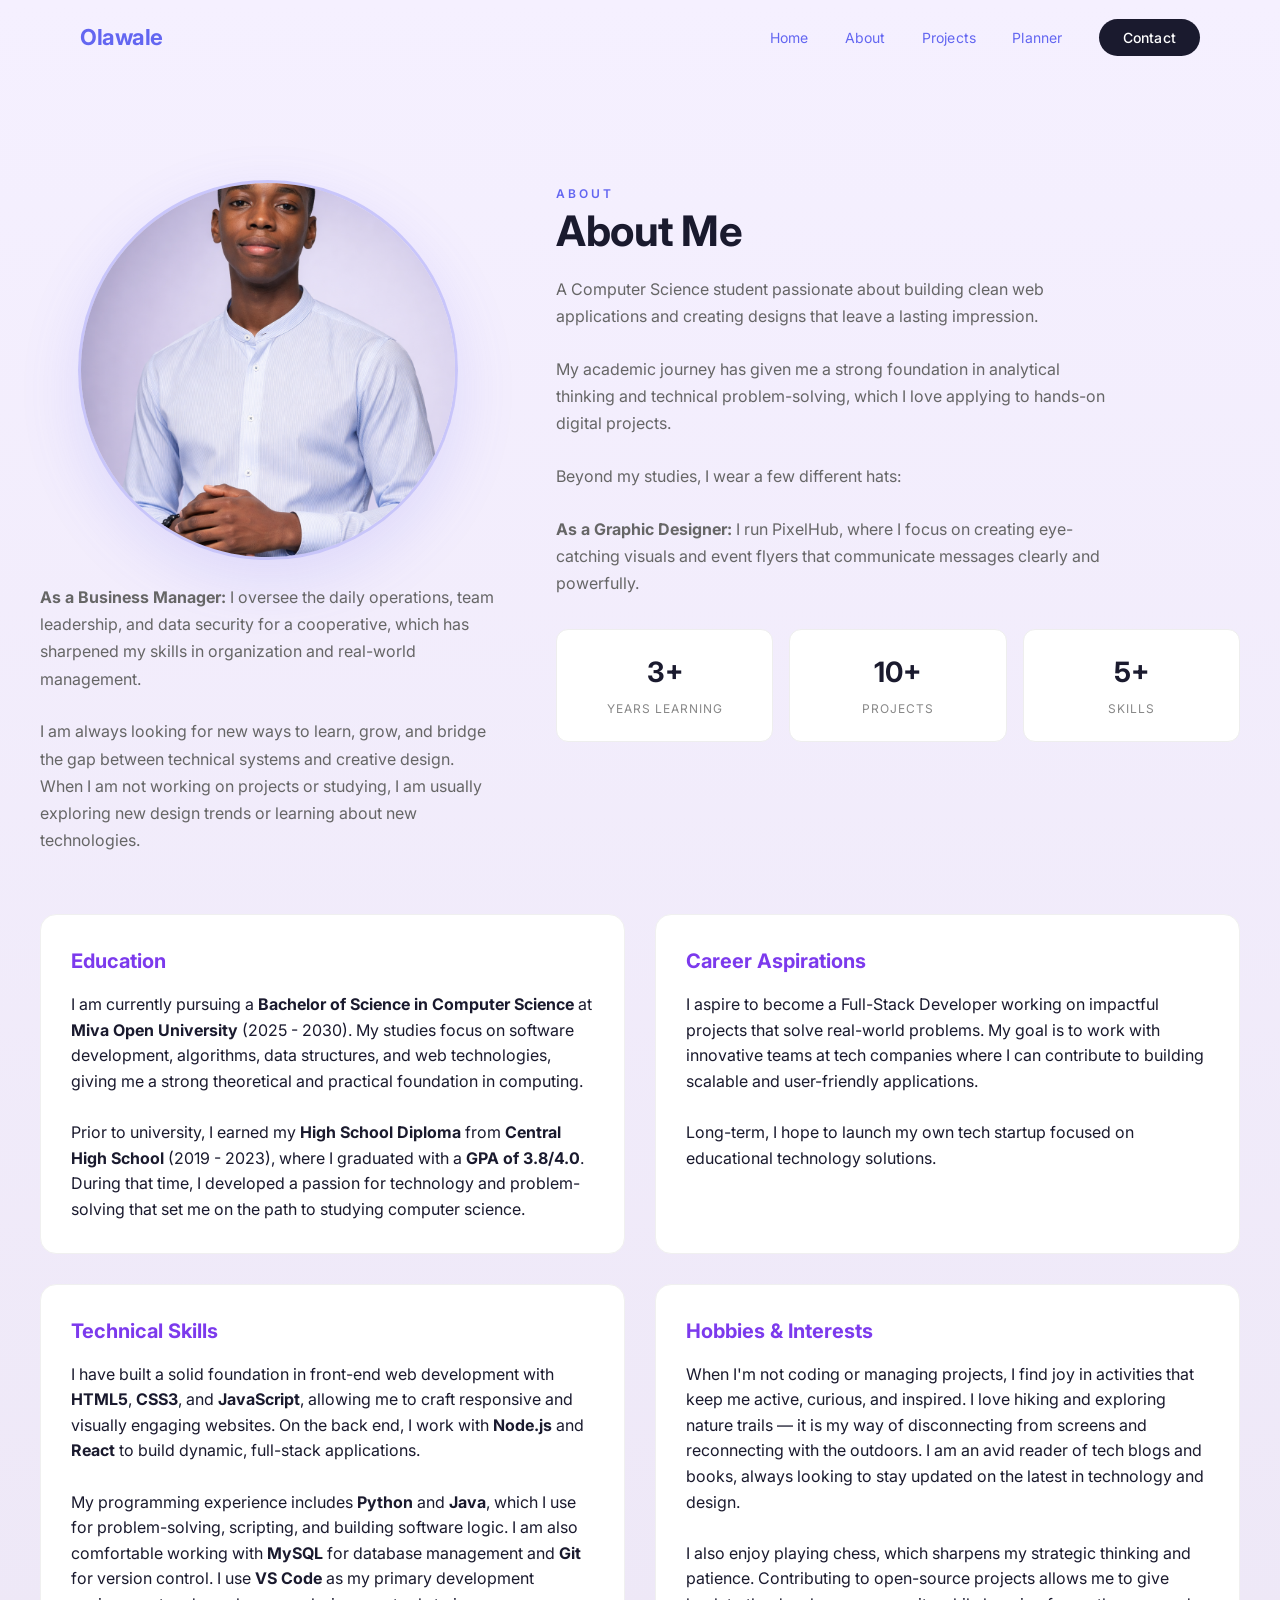
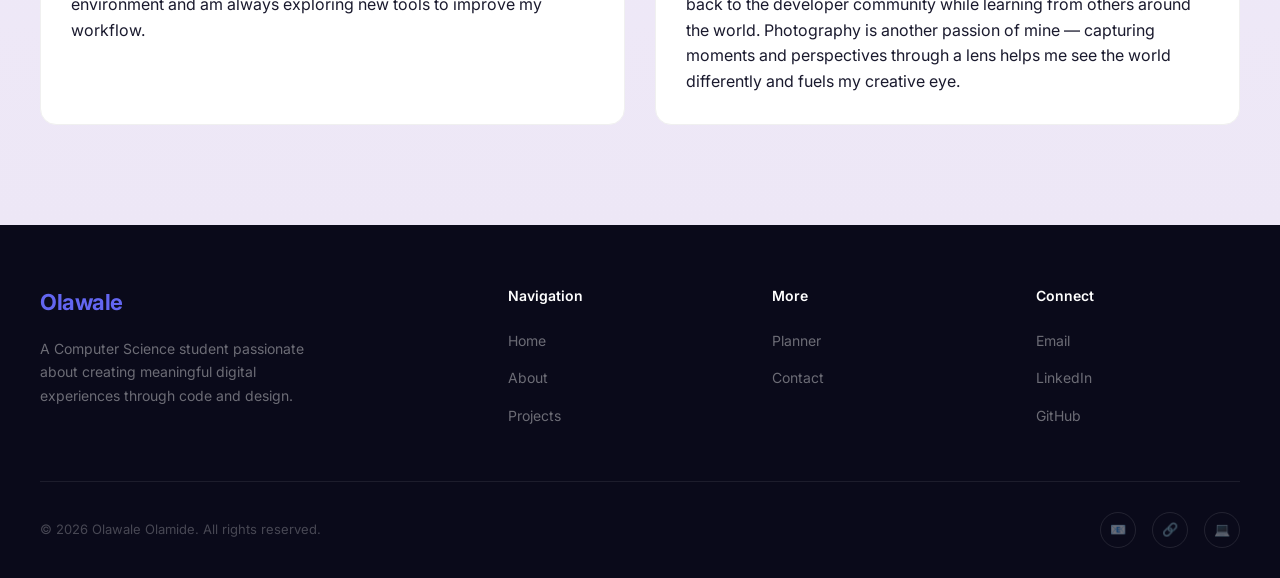
==== commit b52106df: "Update about page layout, text, and skills sections" ====
--- a/about.html
+++ b/about.html
@@ -30,21 +30,46 @@
 
     <section style="padding-top: 140px; min-height: 100vh; background: linear-gradient(180deg, #f5f0ff 0%, #ede7f6 100%);">
         <div class="section-container">
-            <div class="reveal">
-                <span class="section-label">About</span>
-                <h2 class="section-title">About Me</h2>
-                <p class="section-desc">A Computer Science student passionate about building clean web applications and creating designs that leave a lasting impression.</p>
+            <div style="display: grid; grid-template-columns: 1fr 1.5fr; gap: 60px; align-items: start; margin-top: 40px;">
+                <div>
+                    <div class="reveal reveal-delay-2" style="display: flex; justify-content: center;">
+                        <img src="images/ChatGPT Image Dec 24, 2025, 05_37_59 PM.png" alt="Olawale Olamide" style="width: 380px; height: 380px; border-radius: 50%; object-fit: cover; border: 3px solid rgba(99, 102, 241, 0.3); box-shadow: 0 20px 60px rgba(99, 102, 241, 0.15);">
+                    </div>
+                    <div class="reveal" style="margin-top: 24px;">
+                        <p class="section-desc"><strong>As a Business Manager:</strong> I oversee the daily operations, team leadership, and data security for a cooperative, which has sharpened my skills in organization and real-world management.</p>
+                        <br><p class="section-desc">I am always looking for new ways to learn, grow, and bridge the gap between technical systems and creative design. When I am not working on projects or studying, I am usually exploring new design trends or learning about new technologies.</p>
+                    </div>
+                </div>
+                <div class="reveal">
+                    <span class="section-label">About</span>
+                    <h2 class="section-title">About Me</h2>
+                    <p class="section-desc">A Computer Science student passionate about building clean web applications and creating designs that leave a lasting impression.</p>
+                    <br><p class="section-desc">My academic journey has given me a strong foundation in analytical thinking and technical problem-solving, which I love applying to hands-on digital projects.</p>
+                    <br><p class="section-desc">Beyond my studies, I wear a few different hats:</p>
+                    <br><p class="section-desc"><strong>As a Graphic Designer:</strong> I run PixelHub, where I focus on creating eye-catching visuals and event flyers that communicate messages clearly and powerfully.</p>
+                    <div style="display: grid; grid-template-columns: repeat(3, 1fr); gap: 16px; margin-top: 32px;">
+                        <div style="text-align: center; padding: 20px; background: #fff; border-radius: 12px; border: 1px solid #eee;">
+                            <span style="font-size: 28px; font-weight: 700; color: #1a1a2e; display: block;">3+</span>
+                            <span style="font-size: 12px; color: #888; text-transform: uppercase; letter-spacing: 1px;">Years Learning</span>
+                        </div>
+                        <div style="text-align: center; padding: 20px; background: #fff; border-radius: 12px; border: 1px solid #eee;">
+                            <span style="font-size: 28px; font-weight: 700; color: #1a1a2e; display: block;">10+</span>
+                            <span style="font-size: 12px; color: #888; text-transform: uppercase; letter-spacing: 1px;">Projects</span>
+                        </div>
+                        <div style="text-align: center; padding: 20px; background: #fff; border-radius: 12px; border: 1px solid #eee;">
+                            <span style="font-size: 28px; font-weight: 700; color: #1a1a2e; display: block;">5+</span>
+                            <span style="font-size: 12px; color: #888; text-transform: uppercase; letter-spacing: 1px;">Skills</span>
+                        </div>
+                    </div>
+                </div>
             </div>
 
             <div class="about-cards-grid">
                 <div class="project-card reveal" style="padding: 30px;">
                     <h3 style="color: #7c3aed; margin-bottom: 15px; font-size: 1.25rem;">Education</h3>
-                    <p><strong>Bachelor of Science in Computer Science</strong></p>
-                    <p>Miva Open University | 2025 - 2030</p>
+                    <p>I am currently pursuing a <strong>Bachelor of Science in Computer Science</strong> at <strong>Miva Open University</strong> (2025 - 2030). My studies focus on software development, algorithms, data structures, and web technologies, giving me a strong theoretical and practical foundation in computing.</p>
                     <br>
-                    <p><strong>High School Diploma</strong></p>
-                    <p>Central High School | 2019 - 2023</p>
-                    <p>GPA: 3.8/4.0</p>
+                    <p>Prior to university, I earned my <strong>High School Diploma</strong> from <strong>Central High School</strong> (2019 - 2023), where I graduated with a <strong>GPA of 3.8/4.0</strong>. During that time, I developed a passion for technology and problem-solving that set me on the path to studying computer science.</p>
                 </div>
 
                 <div class="project-card reveal reveal-delay-1" style="padding: 30px;">
@@ -56,29 +81,16 @@
 
                 <div class="project-card reveal reveal-delay-3" style="padding: 30px;">
                     <h3 style="color: #7c3aed; margin-bottom: 15px; font-size: 1.25rem;">Technical Skills</h3>
-                    <ul style="list-style: none; padding: 0; display: flex; flex-wrap: wrap; gap: 10px;">
-                        <li style="background: #f0eefb; color: #5b41a0; padding: 6px 16px; border-radius: 20px; font-size: 0.875rem;">HTML5</li>
-                        <li style="background: #f0eefb; color: #5b41a0; padding: 6px 16px; border-radius: 20px; font-size: 0.875rem;">CSS3</li>
-                        <li style="background: #f0eefb; color: #5b41a0; padding: 6px 16px; border-radius: 20px; font-size: 0.875rem;">JavaScript</li>
-                        <li style="background: #f0eefb; color: #5b41a0; padding: 6px 16px; border-radius: 20px; font-size: 0.875rem;">Python</li>
-                        <li style="background: #f0eefb; color: #5b41a0; padding: 6px 16px; border-radius: 20px; font-size: 0.875rem;">Java</li>
-                        <li style="background: #f0eefb; color: #5b41a0; padding: 6px 16px; border-radius: 20px; font-size: 0.875rem;">React</li>
-                        <li style="background: #f0eefb; color: #5b41a0; padding: 6px 16px; border-radius: 20px; font-size: 0.875rem;">Node.js</li>
-                        <li style="background: #f0eefb; color: #5b41a0; padding: 6px 16px; border-radius: 20px; font-size: 0.875rem;">Git</li>
-                        <li style="background: #f0eefb; color: #5b41a0; padding: 6px 16px; border-radius: 20px; font-size: 0.875rem;">MySQL</li>
-                        <li style="background: #f0eefb; color: #5b41a0; padding: 6px 16px; border-radius: 20px; font-size: 0.875rem;">VS Code</li>
-                    </ul>
+                    <p>I have built a solid foundation in front-end web development with <strong>HTML5</strong>, <strong>CSS3</strong>, and <strong>JavaScript</strong>, allowing me to craft responsive and visually engaging websites. On the back end, I work with <strong>Node.js</strong> and <strong>React</strong> to build dynamic, full-stack applications.</p>
+                    <br>
+                    <p>My programming experience includes <strong>Python</strong> and <strong>Java</strong>, which I use for problem-solving, scripting, and building software logic. I am also comfortable working with <strong>MySQL</strong> for database management and <strong>Git</strong> for version control. I use <strong>VS Code</strong> as my primary development environment and am always exploring new tools to improve my workflow.</p>
                 </div>
 
                 <div class="project-card reveal reveal-delay-4" style="padding: 30px;">
                     <h3 style="color: #7c3aed; margin-bottom: 15px; font-size: 1.25rem;">Hobbies & Interests</h3>
-                    <p>When I'm not coding, I enjoy:</p>
+                    <p>When I'm not coding or managing projects, I find joy in activities that keep me active, curious, and inspired. I love hiking and exploring nature trails — it is my way of disconnecting from screens and reconnecting with the outdoors. I am an avid reader of tech blogs and books, always looking to stay updated on the latest in technology and design.</p>
                     <br>
-                    <p>Hiking and exploring nature trails</p>
-                    <p>Reading tech blogs and books</p>
-                    <p>Playing chess</p>
-                    <p>Contributing to open-source projects</p>
-                    <p>Photography</p>
+                    <p>I also enjoy playing chess, which sharpens my strategic thinking and patience. Contributing to open-source projects allows me to give back to the developer community while learning from others around the world. Photography is another passion of mine — capturing moments and perspectives through a lens helps me see the world differently and fuels my creative eye.</p>
                 </div>
             </div>
         </div>
